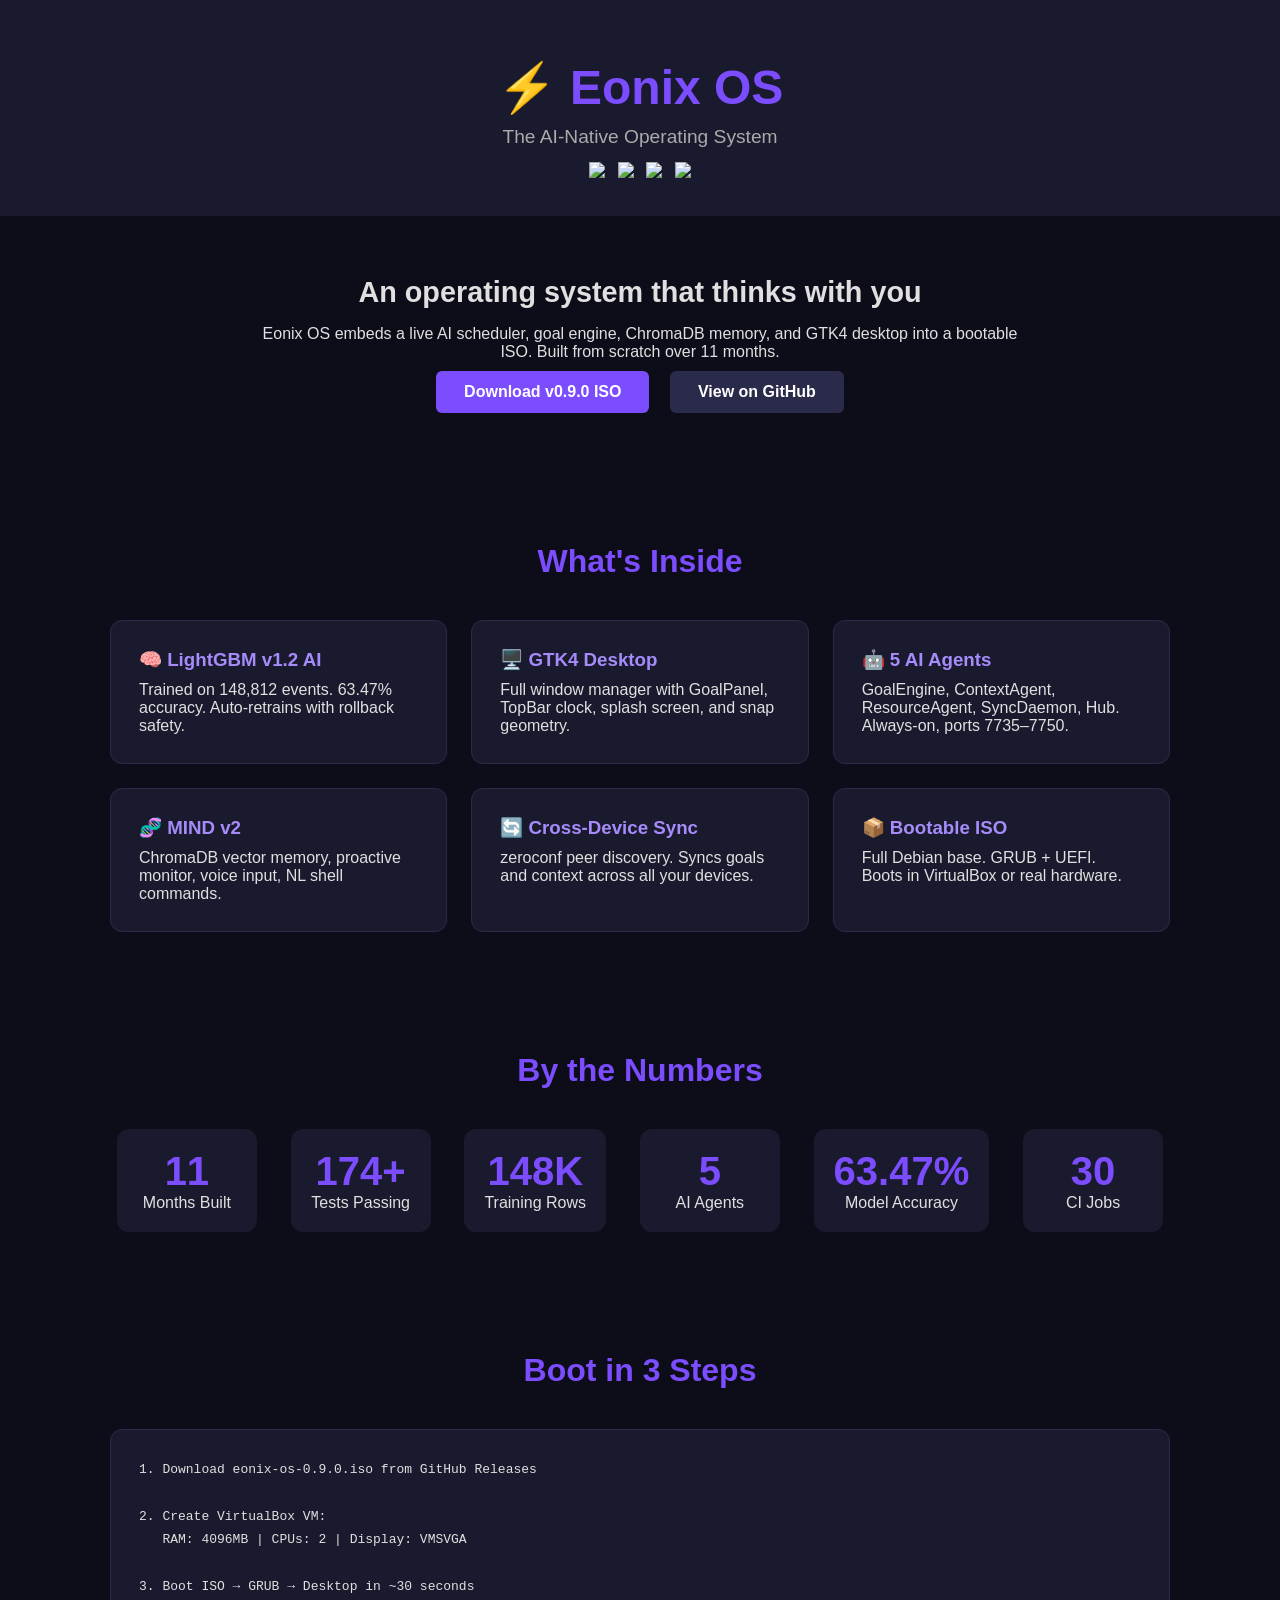
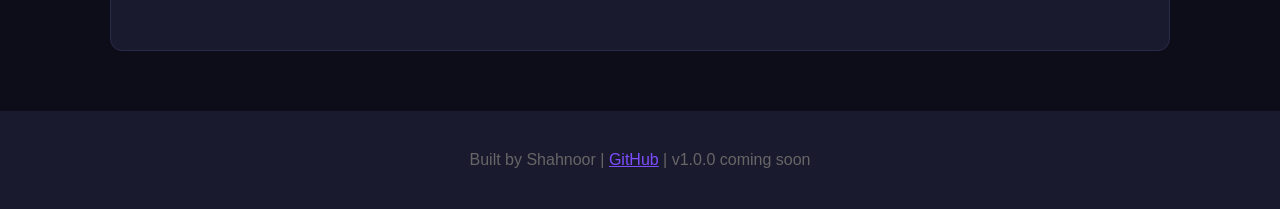
==== docs/index.html @ 7db3d2a3 "docs: landing page + API + getting-started + changelog" ====
<!DOCTYPE html>
<html lang="en">
<head>
  <meta charset="UTF-8">
  <meta name="viewport" content="width=device-width">
  <title>Eonix OS — AI-Native Operating System</title>
  <link rel="stylesheet" href="style.css">
</head>
<body>
  <header>
    <h1>⚡ Eonix OS</h1>
    <p class="tagline">The AI-Native Operating System</p>
    <div class="badges">
      <img src="https://img.shields.io/badge/version-v0.9.0-blue">
      <img src="https://img.shields.io/badge/tests-174%2B-brightgreen">
      <img src="https://img.shields.io/badge/model-LightGBM_v1.2-orange">
      <img src="https://img.shields.io/badge/desktop-GTK4-purple">
    </div>
  </header>

  <section class="hero">
    <h2>An operating system that thinks with you</h2>
    <p>Eonix OS embeds a live AI scheduler, goal engine,
    ChromaDB memory, and GTK4 desktop into a bootable ISO.
    Built from scratch over 11 months.</p>
    <a class="btn" href="https://github.com/shahnoor-exe/eonix-os/releases/tag/v0.9.0">
      Download v0.9.0 ISO
    </a>
    <a class="btn secondary"
       href="https://github.com/shahnoor-exe/eonix-os">
      View on GitHub
    </a>
  </section>

  <section class="features">
    <h2>What's Inside</h2>
    <div class="grid">
      <div class="card">
        <h3>🧠 LightGBM v1.2 AI</h3>
        <p>Trained on 148,812 events.
        63.47% accuracy. Auto-retrains with
        rollback safety.</p>
      </div>
      <div class="card">
        <h3>🖥️ GTK4 Desktop</h3>
        <p>Full window manager with GoalPanel,
        TopBar clock, splash screen,
        and snap geometry.</p>
      </div>
      <div class="card">
        <h3>🤖 5 AI Agents</h3>
        <p>GoalEngine, ContextAgent,
        ResourceAgent, SyncDaemon, Hub.
        Always-on, ports 7735–7750.</p>
      </div>
      <div class="card">
        <h3>🧬 MIND v2</h3>
        <p>ChromaDB vector memory,
        proactive monitor, voice input,
        NL shell commands.</p>
      </div>
      <div class="card">
        <h3>🔄 Cross-Device Sync</h3>
        <p>zeroconf peer discovery.
        Syncs goals and context
        across all your devices.</p>
      </div>
      <div class="card">
        <h3>📦 Bootable ISO</h3>
        <p>Full Debian base. GRUB + UEFI.
        Boots in VirtualBox or
        real hardware.</p>
      </div>
    </div>
  </section>

  <section class="stats">
    <h2>By the Numbers</h2>
    <div class="stat-row">
      <div class="stat"><span>11</span><p>Months Built</p></div>
      <div class="stat"><span>174+</span><p>Tests Passing</p></div>
      <div class="stat"><span>148K</span><p>Training Rows</p></div>
      <div class="stat"><span>5</span><p>AI Agents</p></div>
      <div class="stat"><span>63.47%</span><p>Model Accuracy</p></div>
      <div class="stat"><span>30</span><p>CI Jobs</p></div>
    </div>
  </section>

  <section class="quickstart">
    <h2>Boot in 3 Steps</h2>
    <pre>
1. Download eonix-os-0.9.0.iso from GitHub Releases

2. Create VirtualBox VM:
   RAM: 4096MB | CPUs: 2 | Display: VMSVGA

3. Boot ISO → GRUB → Desktop in ~30 seconds
    </pre>
  </section>

  <footer>
    <p>Built by Shahnoor |
       <a href="https://github.com/shahnoor-exe/eonix-os">
       GitHub</a> |
       v1.0.0 coming soon</p>
  </footer>
</body>
</html>
---- docs/style.css ----
* { margin: 0; padding: 0; box-sizing: border-box; }
body {
  font-family: 'Segoe UI', sans-serif;
  background: #0d0d1a; color: #e0e0e0;
}
header {
  text-align: center; padding: 60px 20px 30px;
  background: #1a1a2e;
}
header h1 { font-size: 3em; color: #7c4dff; }
.tagline { font-size: 1.2em; color: #aaa; margin: 10px 0; }
.badges img { margin: 4px; }
.hero {
  text-align: center; padding: 60px 20px;
  max-width: 800px; margin: 0 auto;
}
.hero h2 { font-size: 1.8em; margin-bottom: 16px; }
.btn {
  display: inline-block; margin: 10px 8px;
  padding: 12px 28px; border-radius: 6px;
  background: #7c4dff; color: white;
  text-decoration: none; font-weight: bold;
}
.btn.secondary { background: #2a2a4a; }
.features, .stats, .quickstart {
  max-width: 1100px; margin: 0 auto;
  padding: 60px 20px;
}
.features h2, .stats h2, .quickstart h2 {
  text-align: center; font-size: 2em;
  margin-bottom: 40px; color: #7c4dff;
}
.grid {
  display: grid;
  grid-template-columns: repeat(auto-fit, minmax(280px, 1fr));
  gap: 24px;
}
.card {
  background: #1a1a2e; padding: 28px;
  border-radius: 12px;
  border: 1px solid #2a2a4a;
}
.card h3 { margin-bottom: 10px; color: #a78bfa; }
.stat-row {
  display: flex; justify-content: space-around;
  flex-wrap: wrap; gap: 20px;
}
.stat {
  text-align: center; padding: 20px;
  background: #1a1a2e; border-radius: 12px;
  min-width: 140px;
}
.stat span {
  font-size: 2.5em; font-weight: bold;
  color: #7c4dff;
}
pre {
  background: #1a1a2e; padding: 28px;
  border-radius: 12px; font-size: 1em;
  line-height: 1.8; border: 1px solid #2a2a4a;
}
footer {
  text-align: center; padding: 40px;
  color: #666; background: #1a1a2e;
}
footer a { color: #7c4dff; }
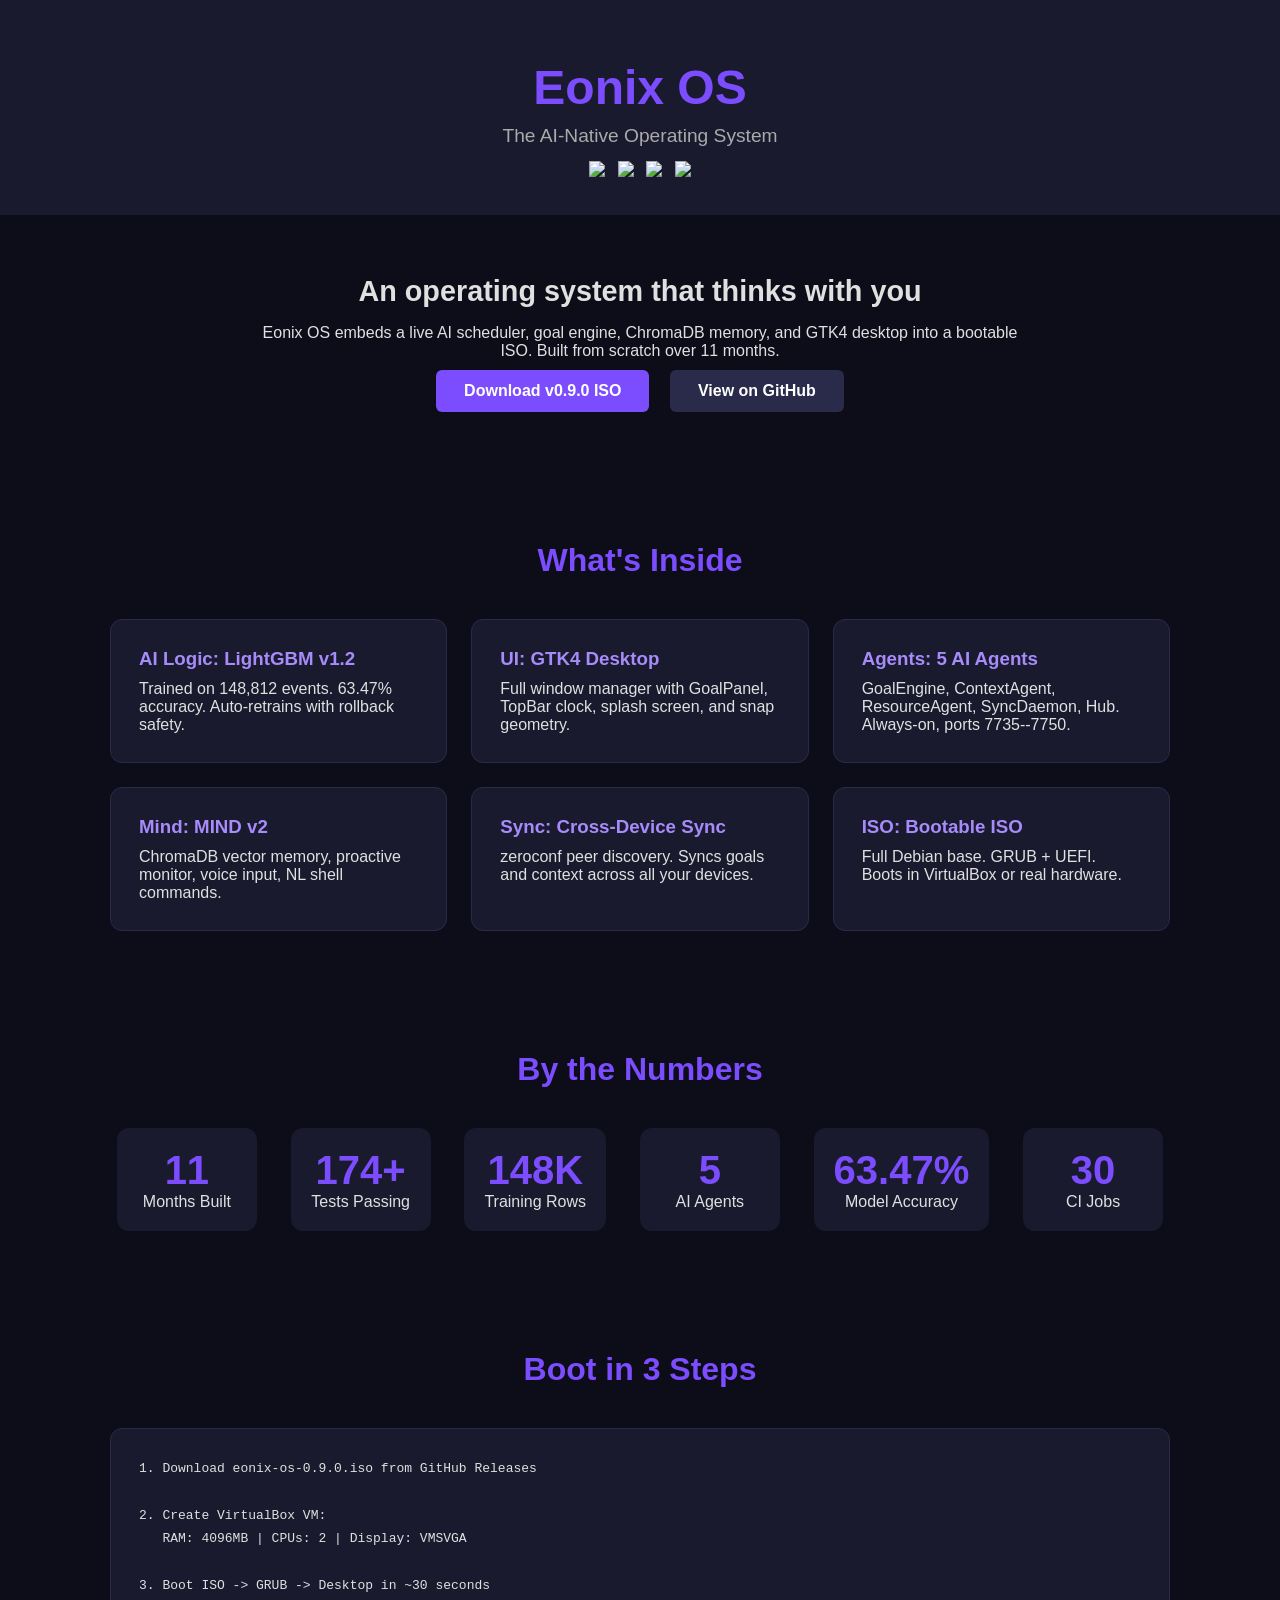
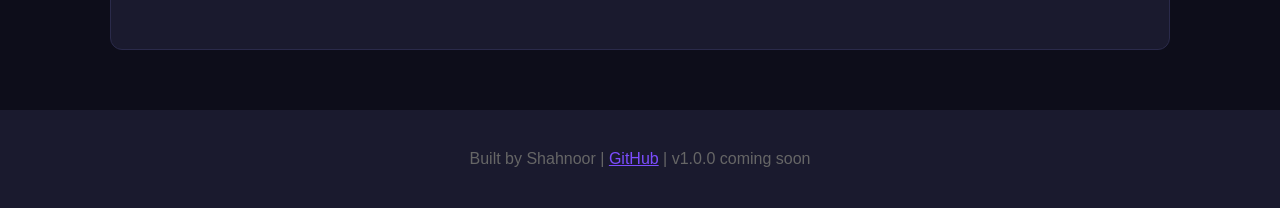
==== commit aa6bde68: "fix: resolve Jekyll build failure by cleaning corrupt character encoding in docs/ and README" ====
--- a/docs/index.html
+++ b/docs/index.html
@@ -3,16 +3,16 @@
 <head>
   <meta charset="UTF-8">
   <meta name="viewport" content="width=device-width">
-  <title>Eonix OS — AI-Native Operating System</title>
+  <title>Eonix OS -- AI-Native Operating System</title>
   <link rel="stylesheet" href="style.css">
 </head>
 <body>
   <header>
-    <h1>⚡ Eonix OS</h1>
+    <h1>Eonix OS</h1>
     <p class="tagline">The AI-Native Operating System</p>
     <div class="badges">
       <img src="https://img.shields.io/badge/version-v0.9.0-blue">
-      <img src="https://img.shields.io/badge/tests-174%2B-brightgreen">
+      <img src="https://img.shields.io/badge/tests-174+--brightgreen">
       <img src="https://img.shields.io/badge/model-LightGBM_v1.2-orange">
       <img src="https://img.shields.io/badge/desktop-GTK4-purple">
     </div>
@@ -36,37 +36,37 @@
     <h2>What's Inside</h2>
     <div class="grid">
       <div class="card">
-        <h3>🧠 LightGBM v1.2 AI</h3>
+        <h3>AI Logic: LightGBM v1.2</h3>
         <p>Trained on 148,812 events.
         63.47% accuracy. Auto-retrains with
         rollback safety.</p>
       </div>
       <div class="card">
-        <h3>🖥️ GTK4 Desktop</h3>
+        <h3>UI: GTK4 Desktop</h3>
         <p>Full window manager with GoalPanel,
         TopBar clock, splash screen,
         and snap geometry.</p>
       </div>
       <div class="card">
-        <h3>🤖 5 AI Agents</h3>
+        <h3>Agents: 5 AI Agents</h3>
         <p>GoalEngine, ContextAgent,
         ResourceAgent, SyncDaemon, Hub.
-        Always-on, ports 7735–7750.</p>
+        Always-on, ports 7735--7750.</p>
       </div>
       <div class="card">
-        <h3>🧬 MIND v2</h3>
+        <h3>Mind: MIND v2</h3>
         <p>ChromaDB vector memory,
         proactive monitor, voice input,
         NL shell commands.</p>
       </div>
       <div class="card">
-        <h3>🔄 Cross-Device Sync</h3>
+        <h3>Sync: Cross-Device Sync</h3>
         <p>zeroconf peer discovery.
         Syncs goals and context
         across all your devices.</p>
       </div>
       <div class="card">
-        <h3>📦 Bootable ISO</h3>
+        <h3>ISO: Bootable ISO</h3>
         <p>Full Debian base. GRUB + UEFI.
         Boots in VirtualBox or
         real hardware.</p>
@@ -94,7 +94,7 @@
 2. Create VirtualBox VM:
    RAM: 4096MB | CPUs: 2 | Display: VMSVGA
 
-3. Boot ISO → GRUB → Desktop in ~30 seconds
+3. Boot ISO -> GRUB -> Desktop in ~30 seconds
     </pre>
   </section>
 
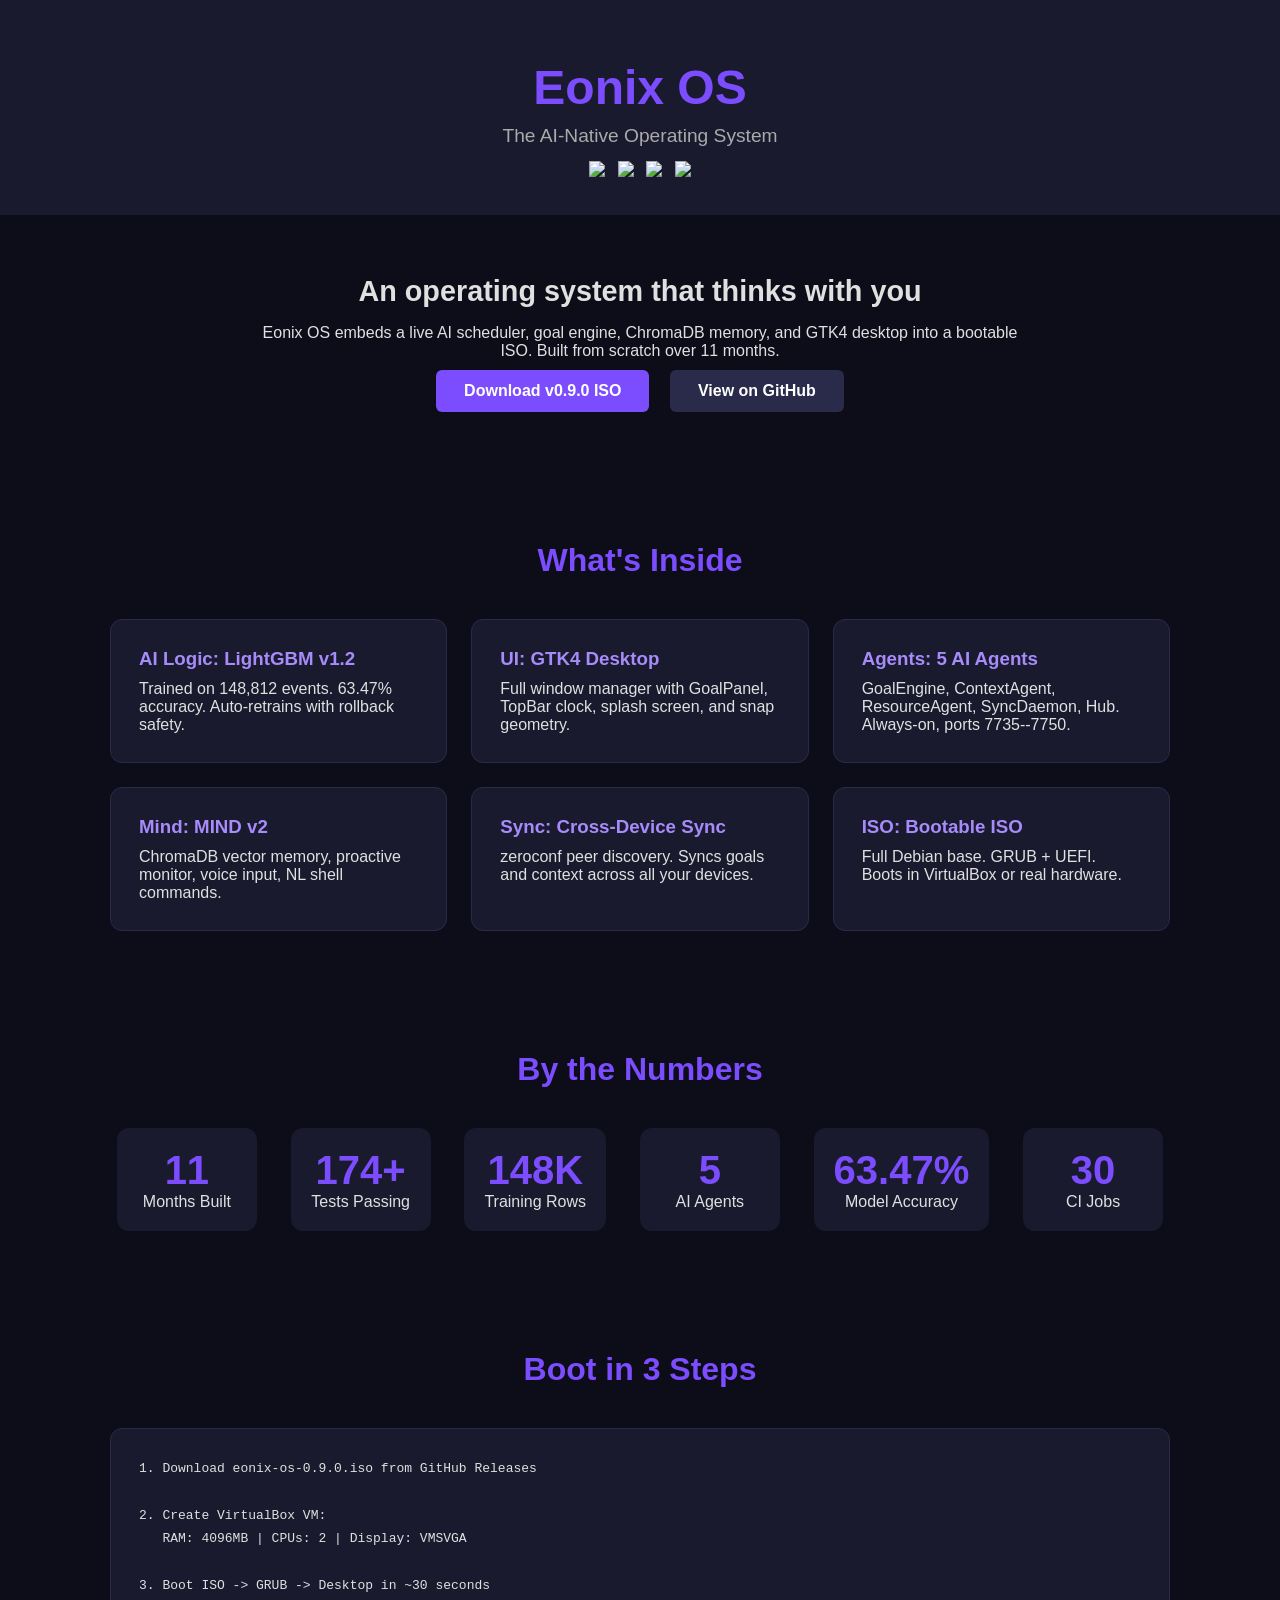
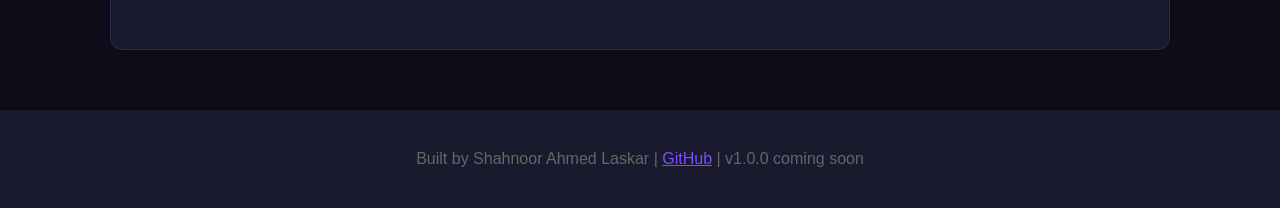
==== commit 5e93d372: "docs: update author name and university details to Shahnoor Ahmed Laskar / Chandigarh University" ====
--- a/docs/index.html
+++ b/docs/index.html
@@ -99,7 +99,7 @@
   </section>
 
   <footer>
-    <p>Built by Shahnoor |
+    <p>Built by Shahnoor Ahmed Laskar |
        <a href="https://github.com/shahnoor-exe/eonix-os">
        GitHub</a> |
        v1.0.0 coming soon</p>
